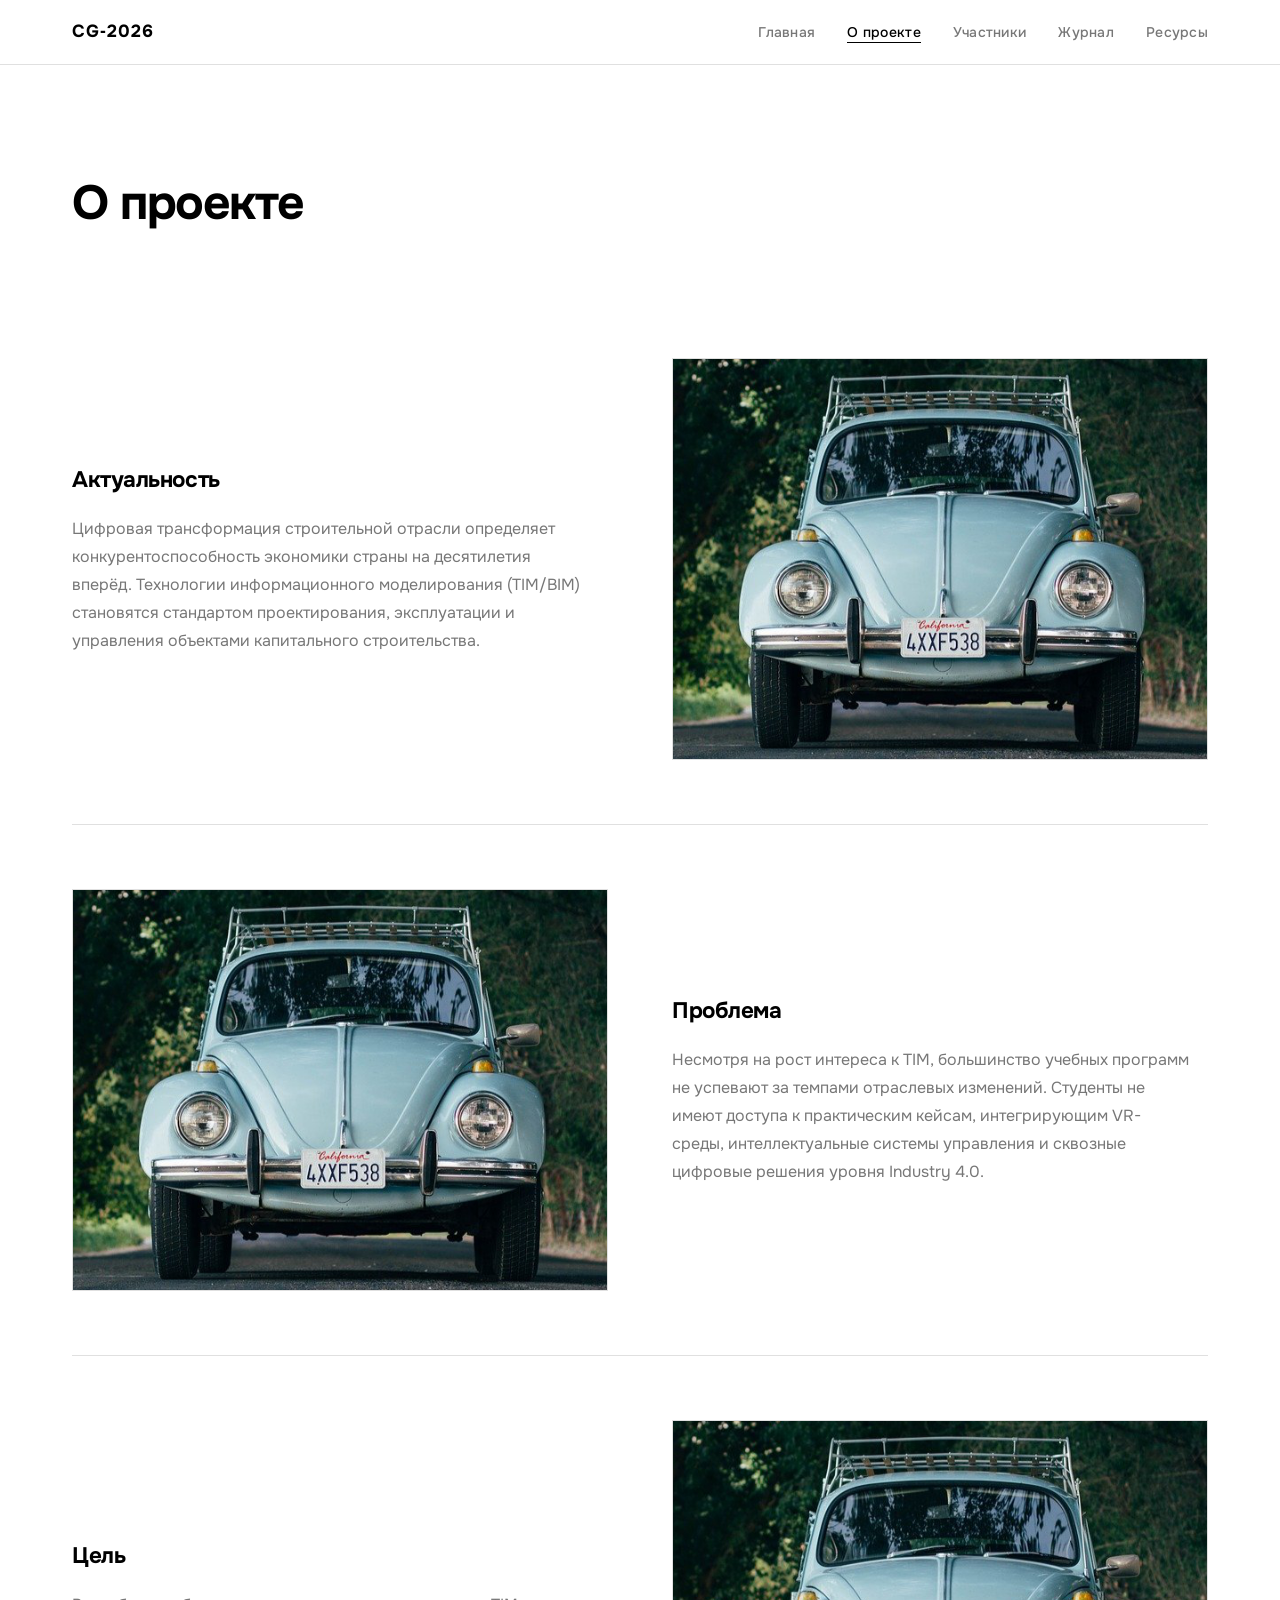
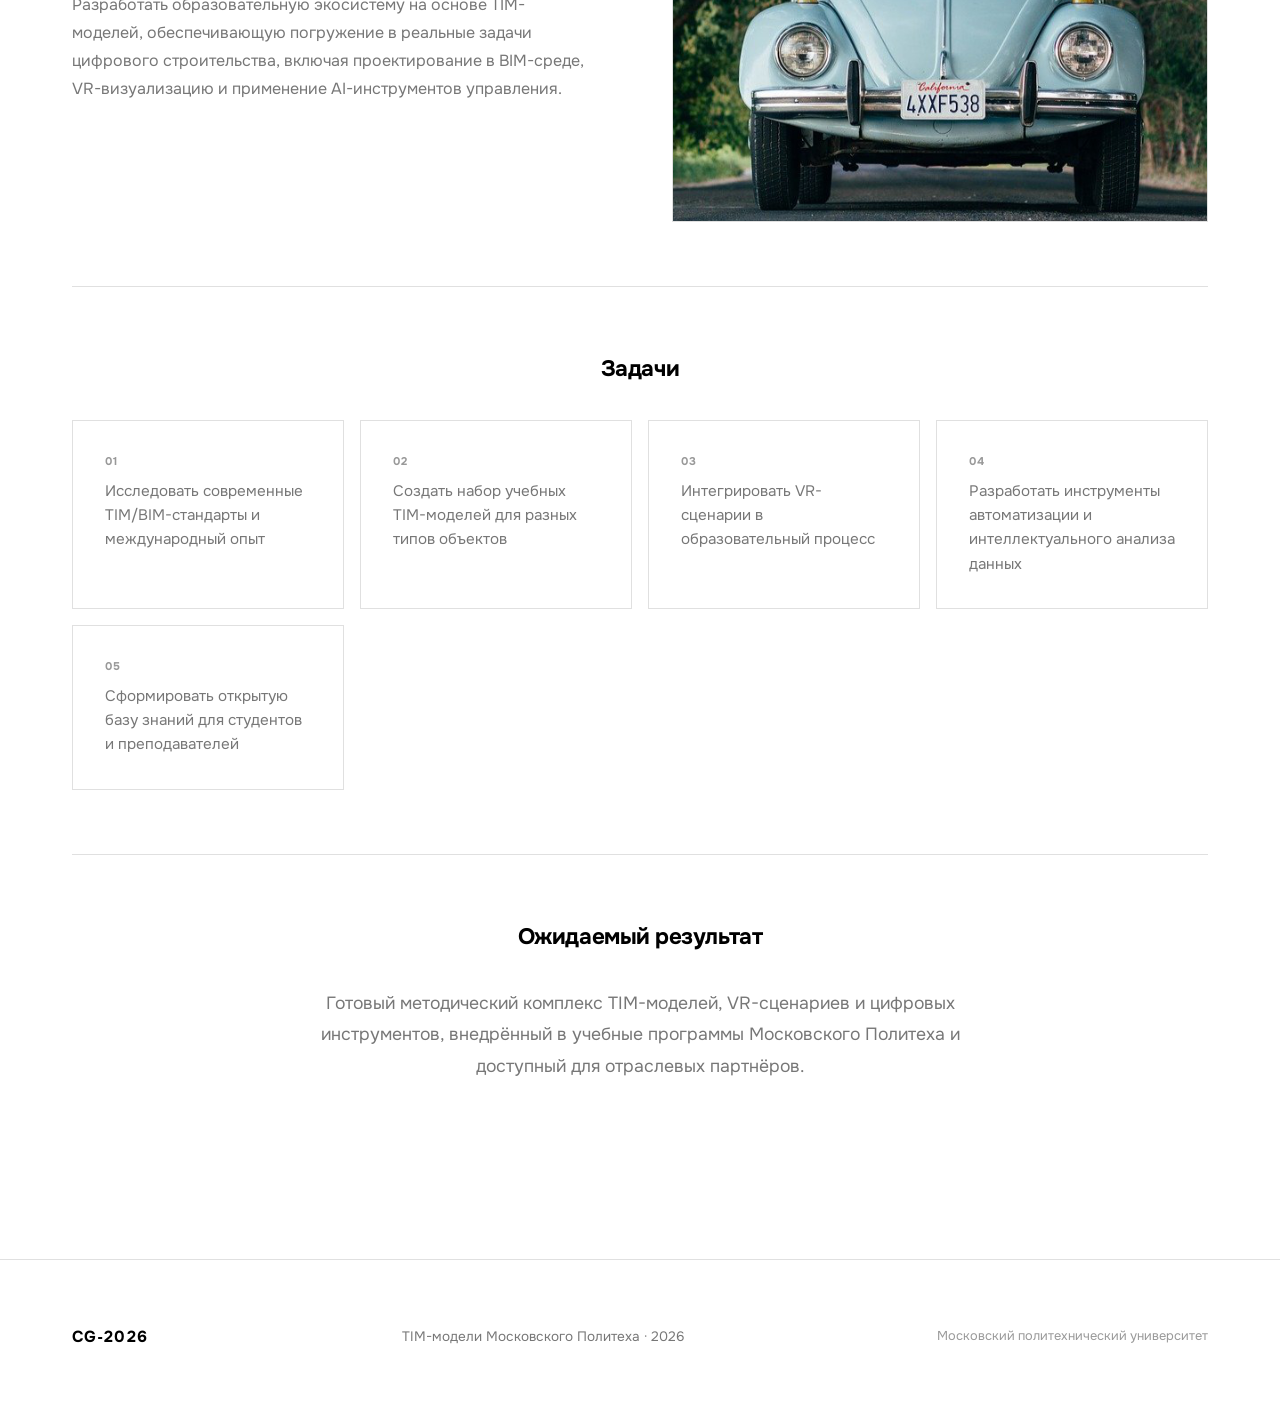
==== site/about.html @ 83b88d8d "Поработала над страницами сайта, добавила рабочие ссылки, оформила страницу с участниками" ====
<!DOCTYPE html>
<html lang="ru">
<head>
  <meta charset="UTF-8" />
  <meta name="viewport" content="width=device-width, initial-scale=1.0" />
  <title>О проекте — CG-2026</title>
  <link rel="stylesheet" href="styles.css" />
</head>
<body>

  <!-- ═══════════════════════════════════════════ HEADER -->
  <header class="site-header">
    <div class="container header-inner">
      <a href="index.html" class="logo">CG‑2026</a>
      <nav class="nav">
        <ul class="nav-list">
          <li><a href="index.html" class="nav-link">Главная</a></li>
          <li><a href="about.html" class="nav-link nav-link--active">О проекте</a></li>
          <li><a href="team.html" class="nav-link">Участники</a></li>
          <li><a href="journal.html" class="nav-link">Журнал</a></li>
          <li><a href="resources.html" class="nav-link">Ресурсы</a></li>
        </ul>
      </nav>
    </div>
  </header>

  <main>

    <!-- ═══════════════════════════════════════════ ABOUT -->
    <section class="section about">
      <div class="container">
        <h2 class="section-title">О проекте</h2>

        <!-- Актуальность -->
        <div class="about-block about-block--text-first">
          <div class="about-text">
            <h3 class="about-heading">Актуальность</h3>
            <p>
              Цифровая трансформация строительной отрасли определяет конкурентоспособность
              экономики страны на десятилетия вперёд. Технологии информационного моделирования
              (TIM/BIM) становятся стандартом проектирования, эксплуатации и управления
              объектами капитального строительства.
            </p>
          </div>
          <div class="about-media">
            <img src="/media/img2.jpg" alt="Актуальность" />
          </div>
        </div>

        <!-- Проблема -->
        <div class="about-block about-block--img-first">
          <div class="about-media">
            <img src="/media/img3.jpg" alt="Проблема" />
          </div>
          <div class="about-text">
            <h3 class="about-heading">Проблема</h3>
            <p>
              Несмотря на рост интереса к TIM, большинство учебных программ не успевают
              за темпами отраслевых изменений. Студенты не имеют доступа к практическим
              кейсам, интегрирующим VR-среды, интеллектуальные системы управления и
              сквозные цифровые решения уровня Industry 4.0.
            </p>
          </div>
        </div>

        <!-- Цель -->
        <div class="about-block about-block--text-first">
          <div class="about-text">
            <h3 class="about-heading">Цель</h3>
            <p>
              Разработать образовательную экосистему на основе TIM-моделей, обеспечивающую
              погружение в реальные задачи цифрового строительства, включая проектирование
              в BIM-среде, VR-визуализацию и применение AI-инструментов управления.
            </p>
          </div>
          <div class="about-media">
            <img src="/media/img4.jpg" alt="Цель" />
          </div>
        </div>

        <!-- Задачи -->
        <div class="about-block about-block--tasks">
          <h3 class="about-heading about-heading--centered">Задачи</h3>
          <ul class="tasks-list">
            <li>Исследовать современные TIM/BIM-стандарты и международный опыт</li>
            <li>Создать набор учебных TIM-моделей для разных типов объектов</li>
            <li>Интегрировать VR-сценарии в образовательный процесс</li>
            <li>Разработать инструменты автоматизации и интеллектуального анализа данных</li>
            <li>Сформировать открытую базу знаний для студентов и преподавателей</li>
          </ul>
        </div>

        <!-- Результат -->
        <div class="about-block about-block--result">
          <h3 class="about-heading about-heading--centered">Ожидаемый результат</h3>
          <p class="result-text">
            Готовый методический комплекс TIM-моделей, VR-сценариев и цифровых инструментов,
            внедрённый в учебные программы Московского Политеха и доступный для отраслевых
            партнёров.
          </p>
        </div>

      </div>
    </section>

  </main>

  <!-- ═══════════════════════════════════════════ FOOTER -->
  <footer class="site-footer">
    <div class="container footer-inner">
      <span class="footer-logo">CG‑2026</span>
      <span class="footer-copy">TIM-модели Московского Политеха · 2026</span>
      <span class="footer-uni">Московский политехнический университет</span>
    </div>
  </footer>

</body>
</html>
---- site/styles.css ----
/* ═══════════════════════════════════════════════════════════
   CG-2026 · TIM-модели Московского Политеха
   styles.css — минимализм с элементами брутализма
   ═══════════════════════════════════════════════════════════ */

/* ── Шрифты ── */
@import url('https://fonts.googleapis.com/css2?family=Onest:wght@300;400;500;600;700&display=swap');

/* ── CSS-переменные ── */
:root {
  --black:   #000000;
  --white:   #ffffff;
  --gray:    #777777;
  --gray-lt: #999999;
  --line:    #e0e0e0;
  --bg:      #ffffff;
  --hover-btn: #333333;

  --font: 'Onest', 'Helvetica Neue', Helvetica, Arial, sans-serif;

  --gap-xs: 0.5rem;
  --gap-s:  1rem;
  --gap-m:  2rem;
  --gap-l:  4rem;
  --gap-xl: 7rem;

  --max-w: 1200px;
  --radius: 0px; /* брутализм — без скруглений */
}

/* ── Сброс и базовые стили ── */
*,
*::before,
*::after {
  box-sizing: border-box;
  margin: 0;
  padding: 0;
}

html {
  scroll-behavior: smooth;
  font-size: 16px;
}

body {
  font-family: var(--font);
  background: var(--bg);
  color: var(--black);
  line-height: 1.65;
  -webkit-font-smoothing: antialiased;
}

img {
  display: block;
  width: 100%;
  height: 100%;
  object-fit: cover;
}

a {
  color: inherit;
  text-decoration: none;
}

ul {
  list-style: none;
}

/* ── Контейнер ── */
.container {
  max-width: var(--max-w);
  margin: 0 auto;
  padding: 0 var(--gap-m);
}

/* ── Кнопки ── */
.btn {
  display: inline-block;
  padding: 0.75rem 2rem;
  background: var(--black);
  color: var(--white);
  font-family: var(--font);
  font-size: 0.9rem;
  font-weight: 500;
  letter-spacing: 0.03em;
  cursor: pointer;
  border: 2px solid var(--black);
  transition: background 0.2s, color 0.2s;
}

.btn:hover {
  background: var(--hover-btn);
  border-color: var(--hover-btn);
}

.btn--outline {
  background: transparent;
  color: var(--black);
}

.btn--outline:hover {
  background: var(--black);
  color: var(--white);
}

/* ── Общие стили секций ── */
.section {
  padding: var(--gap-xl) 0;
}

.section-title {
  font-size: clamp(2rem, 4vw, 3rem);
  font-weight: 700;
  letter-spacing: -0.03em;
  margin-bottom: var(--gap-l);
  line-height: 1.1;
}

.section-intro {
  color: var(--gray);
  font-size: 1.05rem;
  margin-top: calc(var(--gap-l) * -1 + var(--gap-m));
  margin-bottom: var(--gap-l);
  max-width: 640px;
}

/* ════════════════════════════════════════════════
   HEADER
   ════════════════════════════════════════════════ */
.site-header {
  position: sticky;
  top: 0;
  z-index: 100;
  background: var(--white);
  border-bottom: 1px solid var(--line);
}

.header-inner {
  display: flex;
  align-items: center;
  justify-content: space-between;
  height: 64px;
}

.logo {
  font-size: 1.1rem;
  font-weight: 700;
  letter-spacing: 0.06em;
  text-transform: uppercase;
  color: var(--black);
}

.nav-list {
  display: flex;
  gap: var(--gap-m);
}

.nav-link {
  font-size: 0.875rem;
  font-weight: 500;
  color: var(--gray);
  letter-spacing: 0.02em;
  transition: color 0.15s;
}

.nav-link:hover {
  color: var(--black);
}

.nav-link--active {
  color: var(--black);
  border-bottom: 1px solid var(--black);
  padding-bottom: 1px;
}

/* ════════════════════════════════════════════════
   HERO
   ════════════════════════════════════════════════ */
.hero {
  padding: 0;
  min-height: calc(100vh - 64px);
  display: grid;
  grid-template-columns: 1fr 1fr;
  align-items: stretch;
  border-bottom: 1px solid var(--line);
}

.hero-inner {
  display: flex;
  flex-direction: column;
  justify-content: center;
  padding-top: var(--gap-xl);
  padding-bottom: var(--gap-xl);
}

.hero-tag {
  font-size: 0.8rem;
  font-weight: 500;
  text-transform: uppercase;
  letter-spacing: 0.1em;
  color: var(--gray);
  margin-bottom: var(--gap-m);
}

.hero-title {
  font-size: clamp(2.8rem, 5.5vw, 5.5rem);
  font-weight: 700;
  letter-spacing: -0.04em;
  line-height: 1.0;
  margin-bottom: var(--gap-m);
}

.hero-sub {
  font-size: 1.1rem;
  color: var(--gray);
  max-width: 480px;
  margin-bottom: var(--gap-l);
  line-height: 1.7;
}

.hero-visual {
  border-left: 1px solid var(--line);
  overflow: hidden;
  min-height: 420px;
}

.hero-img {
  width: 100%;
  height: 100%;
  object-fit: cover;
  filter: grayscale(20%);
  transition: filter 0.4s;
}

.hero-visual:hover .hero-img {
  filter: grayscale(0%);
}

/* ════════════════════════════════════════════════
   ABOUT
   ════════════════════════════════════════════════ */
.about {
  background: var(--white);
}

.about-block {
  display: grid;
  grid-template-columns: 1fr 1fr;
  gap: var(--gap-l);
  align-items: center;
  padding: var(--gap-l) 0;
  border-bottom: 1px solid var(--line);
}

.about-block:last-child {
  border-bottom: none;
}

.about-block--img-first .about-media {
  order: -1;
}

.about-block--tasks,
.about-block--result {
  display: block;
}

.about-heading {
  font-size: 1.4rem;
  font-weight: 700;
  letter-spacing: -0.02em;
  margin-bottom: var(--gap-s);
}

.about-heading--centered {
  text-align: center;
  margin-bottom: var(--gap-m);
}

.about-text p {
  color: var(--gray);
  font-size: 1rem;
  line-height: 1.75;
  max-width: 520px;
}

.about-media {
  aspect-ratio: 4/3;
  overflow: hidden;
  border: 1px solid var(--line);
}

.about-media img {
  transition: transform 0.4s;
}

.about-media:hover img {
  transform: scale(1.03);
}

/* Задачи */
.tasks-list {
  display: grid;
  grid-template-columns: repeat(auto-fit, minmax(240px, 1fr));
  gap: var(--gap-s);
  counter-reset: tasks;
}

.tasks-list li {
  counter-increment: tasks;
  padding: var(--gap-m);
  border: 1px solid var(--line);
  font-size: 0.95rem;
  line-height: 1.6;
  color: var(--gray);
  position: relative;
  transition: border-color 0.2s, color 0.2s;
}

.tasks-list li::before {
  content: counter(tasks, decimal-leading-zero);
  display: block;
  font-size: 0.7rem;
  font-weight: 700;
  letter-spacing: 0.08em;
  color: var(--gray-lt);
  margin-bottom: var(--gap-xs);
}

.tasks-list li:hover {
  border-color: var(--black);
  color: var(--black);
}

/* Результат */
.result-text {
  text-align: center;
  max-width: 680px;
  margin: 0 auto;
  font-size: 1.1rem;
  color: var(--gray);
  line-height: 1.8;
}

/* ════════════════════════════════════════════════
   TEAM
   ════════════════════════════════════════════════ */
.team {
  background: #fafafa;
  border-top: 1px solid var(--line);
  border-bottom: 1px solid var(--line);
}

/* Куратор */
.curator-block {
  display: flex;
  gap: var(--gap-l);
  align-items: flex-start;
  padding-bottom: var(--gap-l);
  margin-bottom: var(--gap-l);
  border-bottom: 1px solid var(--line);
}

.curator-avatar {
  width: 140px;
  height: 140px;
  flex-shrink: 0;
  border: 1px solid var(--line);
  overflow: hidden;
  background: #eee;
}

.curator-label {
  display: block;
  font-size: 0.75rem;
  font-weight: 600;
  letter-spacing: 0.1em;
  text-transform: uppercase;
  color: var(--gray-lt);
  margin-bottom: var(--gap-xs);
}

.curator-name {
  font-size: 1.5rem;
  font-weight: 700;
  letter-spacing: -0.02em;
  margin-bottom: var(--gap-s);
}

.curator-desc {
  color: var(--gray);
  font-size: 0.95rem;
  line-height: 1.7;
  max-width: 560px;
  margin-bottom: var(--gap-m);
}

.curator-contacts {
  display: flex;
  gap: var(--gap-m);
  flex-wrap: wrap;
}

.contact-link {
  display: flex;
  align-items: center;
  gap: 0.4rem;
  font-size: 0.875rem;
  font-weight: 500;
  color: var(--black);
  border-bottom: 1px solid var(--black);
  padding-bottom: 1px;
  transition: color 0.15s, border-color 0.15s;
}

.contact-link:hover {
  color: var(--gray);
  border-color: var(--gray);
}

.contact-icon {
  font-style: normal;
  font-size: 0.9rem;
}

/* Сетка участников */
.members-grid {
  display: grid;
  grid-template-columns: repeat(5, 1fr);
  gap: 1px;
  border: 1px solid var(--line);
  background: var(--line);
  margin-bottom: var(--gap-l);
}

.member-card {
  background: var(--white);
  padding: var(--gap-m);
  transition: background 0.2s;
}

.member-card:hover {
  background: #f5f5f5;
}

.member-photo {
  width: 64px;
  height: 64px;
  object-fit: cover;
  border: 1px solid var(--line);
  border-radius: 50%;
  margin-bottom: var(--gap-s);
  background: #ddd;
}

.member-name {
  font-size: 0.95rem;
  font-weight: 700;
  margin-bottom: 0.25rem;
  letter-spacing: -0.01em;
}

.member-role {
  display: block;
  font-size: 0.75rem;
  text-transform: uppercase;
  letter-spacing: 0.07em;
  color: var(--gray-lt);
  margin-bottom: var(--gap-xs);
}

.member-contrib {
  font-size: 0.82rem;
  color: var(--gray);
  line-height: 1.5;
}

.members-more {
  text-align: center;
}

/* ════════════════════════════════════════════════
   JOURNAL
   ════════════════════════════════════════════════ */
.journal {
  background: var(--white);
}

.journal-grid {
  display: grid;
  grid-template-columns: repeat(3, 1fr);
  gap: 1px;
  border: 1px solid var(--line);
  background: var(--line);
}

.journal-card {
  background: var(--white);
  padding: var(--gap-l) var(--gap-m);
  display: flex;
  flex-direction: column;
  gap: var(--gap-s);
  transition: background 0.2s;
}

.journal-card:hover {
  background: #fafafa;
}

.journal-meta {
  display: flex;
  align-items: center;
  gap: var(--gap-s);
}

.journal-date {
  font-size: 0.78rem;
  color: var(--gray-lt);
  letter-spacing: 0.03em;
}

.journal-tag {
  font-size: 0.7rem;
  font-weight: 600;
  text-transform: uppercase;
  letter-spacing: 0.08em;
  background: var(--black);
  color: var(--white);
  padding: 0.2rem 0.5rem;
}

.journal-title {
  font-size: 1.15rem;
  font-weight: 700;
  letter-spacing: -0.015em;
  line-height: 1.3;
}

.journal-text {
  font-size: 0.92rem;
  color: var(--gray);
  line-height: 1.7;
  flex: 1;
}

/* ════════════════════════════════════════════════
   RESOURCES
   ════════════════════════════════════════════════ */
.resources {
  background: #fafafa;
  border-top: 1px solid var(--line);
}

.resources-grid {
  display: grid;
  grid-template-columns: repeat(3, 1fr);
  gap: 1px;
  border: 1px solid var(--line);
  background: var(--line);
}

.resource-card {
  background: var(--white);
  padding: var(--gap-m);
  display: flex;
  flex-direction: column;
  gap: var(--gap-xs);
  transition: background 0.2s;
}

.resource-card:hover {
  background: #f5f5f5;
}

.resource-category {
  font-size: 0.7rem;
  font-weight: 700;
  text-transform: uppercase;
  letter-spacing: 0.1em;
  color: var(--gray-lt);
}

.resource-title {
  font-size: 1rem;
  font-weight: 700;
  letter-spacing: -0.01em;
}

.resource-desc {
  font-size: 0.87rem;
  color: var(--gray);
  line-height: 1.6;
  flex: 1;
}

.resource-link {
  font-size: 0.82rem;
  font-weight: 600;
  color: var(--black);
  border-bottom: 1px solid var(--black);
  display: inline-block;
  padding-bottom: 1px;
  margin-top: var(--gap-xs);
  transition: color 0.15s, border-color 0.15s;
}

.resource-link:hover {
  color: var(--gray);
  border-color: var(--gray);
}

/* ════════════════════════════════════════════════
   FOOTER
   ════════════════════════════════════════════════ */
.site-footer {
  border-top: 1px solid var(--line);
  padding: var(--gap-l) 0;
  background: var(--white);
}

.footer-inner {
  display: flex;
  align-items: center;
  justify-content: space-between;
  flex-wrap: wrap;
  gap: var(--gap-s);
}

.footer-logo {
  font-size: 1rem;
  font-weight: 700;
  letter-spacing: 0.08em;
  text-transform: uppercase;
}

.footer-copy {
  font-size: 0.85rem;
  color: var(--gray);
}

.footer-uni {
  font-size: 0.8rem;
  color: var(--gray-lt);
}

/* ════════════════════════════════════════════════
   АДАПТИВНОСТЬ
   ════════════════════════════════════════════════ */

/* — Планшет (до 1024px) — */
@media (max-width: 1024px) {
  .members-grid {
    grid-template-columns: repeat(3, 1fr);
  }

  .hero {
    grid-template-columns: 1fr;
    min-height: auto;
  }

  .hero-visual {
    border-left: none;
    border-top: 1px solid var(--line);
    min-height: 360px;
  }

  .hero-inner {
    padding: var(--gap-l) var(--gap-m);
  }
}

/* — Мобильный (до 768px) — */
@media (max-width: 768px) {
  :root {
    --gap-xl: 4rem;
    --gap-l: 2.5rem;
  }

  .nav-list {
    gap: var(--gap-s);
  }

  .nav-link {
    font-size: 0.8rem;
  }

  .about-block {
    grid-template-columns: 1fr;
  }

  .about-block--img-first .about-media {
    order: 0;
  }

  .curator-block {
    flex-direction: column;
  }

  .members-grid {
    grid-template-columns: repeat(2, 1fr);
  }

  .journal-grid {
    grid-template-columns: 1fr;
  }

  .resources-grid {
    grid-template-columns: 1fr;
  }

  .footer-inner {
    flex-direction: column;
    text-align: center;
  }
}

/* — Маленький мобильный (до 480px) — */
@media (max-width: 480px) {
  .header-inner {
    flex-direction: column;
    height: auto;
    padding: var(--gap-s) var(--gap-m);
    gap: var(--gap-s);
  }

  .nav-list {
    flex-wrap: wrap;
    justify-content: center;
    gap: 0.75rem;
  }

  .hero-title {
    font-size: 2.6rem;
  }

  .section-title {
    font-size: 2rem;
  }

  .members-grid {
    grid-template-columns: 1fr 1fr;
  }

  .tasks-list {
    grid-template-columns: 1fr;
  }
}
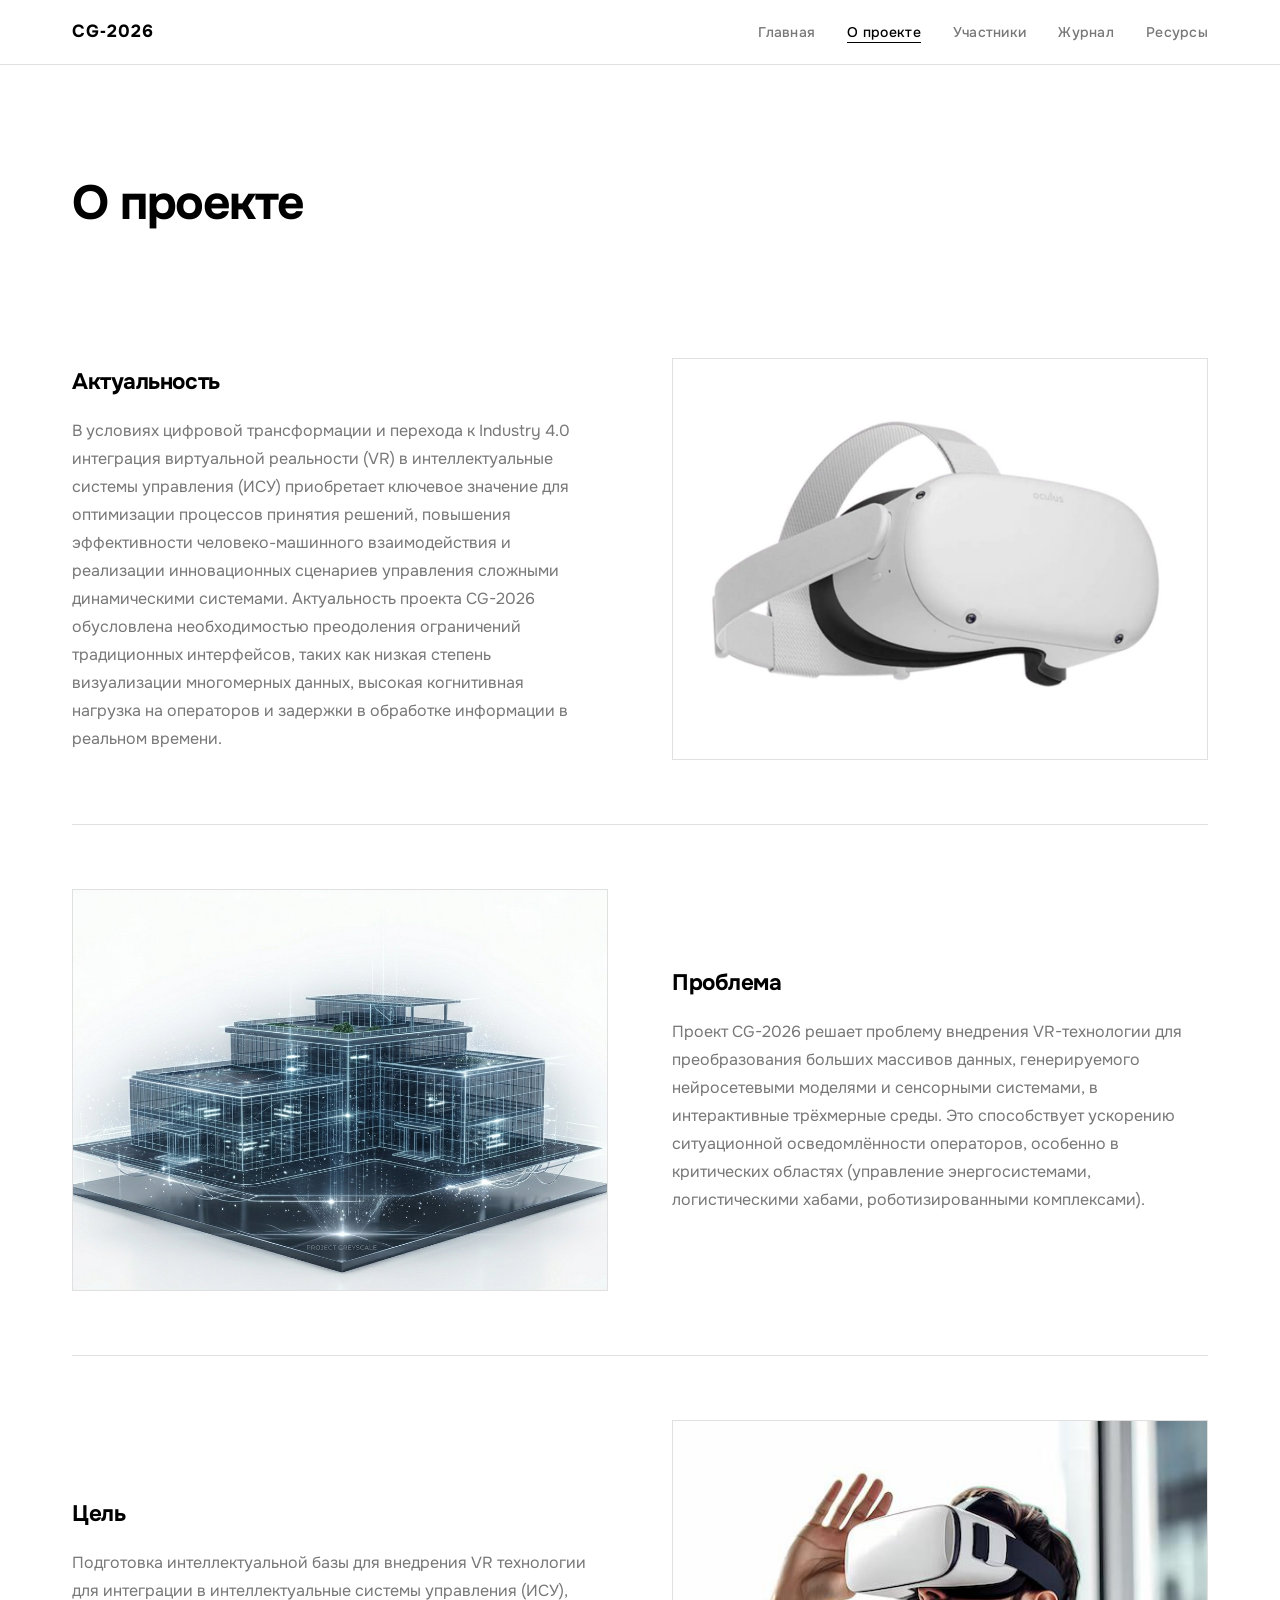
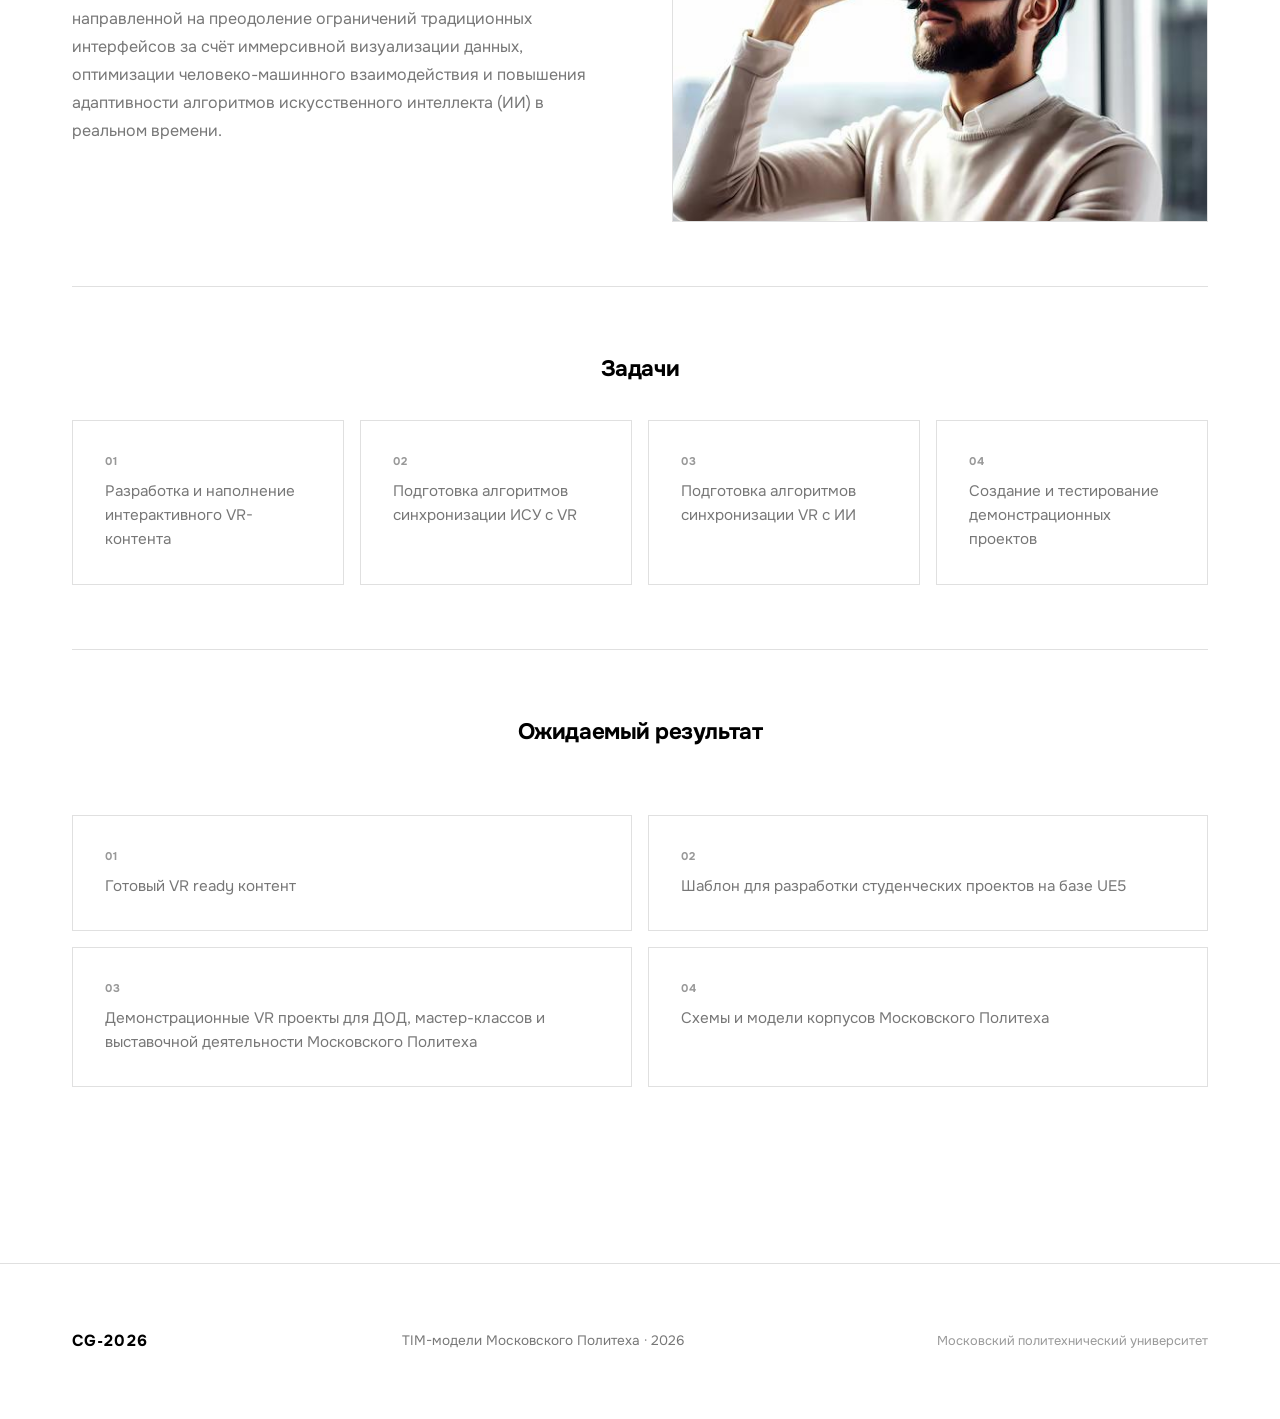
==== commit dec4b4c2: "Изменила фотографии на сайте, указала почту руководителя" ====
--- a/site/about.html
+++ b/site/about.html
@@ -36,10 +36,18 @@
           <div class="about-text">
             <h3 class="about-heading">Актуальность</h3>
             <p>
-              Цифровая трансформация строительной отрасли определяет конкурентоспособность
-              экономики страны на десятилетия вперёд. Технологии информационного моделирования
-              (TIM/BIM) становятся стандартом проектирования, эксплуатации и управления
-              объектами капитального строительства.
+              В условиях цифровой трансформации и перехода к Industry 4.0 
+              интеграция виртуальной реальности (VR) в интеллектуальные 
+              системы управления (ИСУ) приобретает ключевое значение для 
+              оптимизации процессов принятия решений, повышения 
+              эффективности человеко-машинного взаимодействия и 
+              реализации инновационных сценариев управления сложными 
+              динамическими системами. Актуальность проекта CG-2026 
+              обусловлена необходимостью преодоления ограничений 
+              традиционных интерфейсов, таких как низкая степень 
+              визуализации многомерных данных, высокая когнитивная 
+              нагрузка на операторов и задержки в обработке информации в 
+              реальном времени.
             </p>
           </div>
           <div class="about-media">
@@ -55,10 +63,13 @@
           <div class="about-text">
             <h3 class="about-heading">Проблема</h3>
             <p>
-              Несмотря на рост интереса к TIM, большинство учебных программ не успевают
-              за темпами отраслевых изменений. Студенты не имеют доступа к практическим
-              кейсам, интегрирующим VR-среды, интеллектуальные системы управления и
-              сквозные цифровые решения уровня Industry 4.0.
+              Проект CG-2026 решает проблему внедрения VR-технологии для 
+              преобразования больших массивов данных, генерируемого 
+              нейросетевыми моделями и сенсорными системами, в 
+              интерактивные трёхмерные среды. Это способствует ускорению 
+              ситуационной осведомлённости операторов, особенно в 
+              критических областях (управление энергосистемами, 
+              логистическими хабами, роботизированными комплексами).
             </p>
           </div>
         </div>
@@ -68,9 +79,13 @@
           <div class="about-text">
             <h3 class="about-heading">Цель</h3>
             <p>
-              Разработать образовательную экосистему на основе TIM-моделей, обеспечивающую
-              погружение в реальные задачи цифрового строительства, включая проектирование
-              в BIM-среде, VR-визуализацию и применение AI-инструментов управления.
+              Подготовка интеллектуальной базы для внедрения VR технологии 
+              для интеграции в интеллектуальные системы управления (ИСУ), 
+              направленной на преодоление ограничений традиционных 
+              интерфейсов за счёт иммерсивной визуализации данных, 
+              оптимизации человеко-машинного взаимодействия и повышения 
+              адаптивности алгоритмов искусственного интеллекта (ИИ) в 
+              реальном времени.
             </p>
           </div>
           <div class="about-media">
@@ -82,25 +97,36 @@
         <div class="about-block about-block--tasks">
           <h3 class="about-heading about-heading--centered">Задачи</h3>
           <ul class="tasks-list">
-            <li>Исследовать современные TIM/BIM-стандарты и международный опыт</li>
-            <li>Создать набор учебных TIM-моделей для разных типов объектов</li>
-            <li>Интегрировать VR-сценарии в образовательный процесс</li>
-            <li>Разработать инструменты автоматизации и интеллектуального анализа данных</li>
-            <li>Сформировать открытую базу знаний для студентов и преподавателей</li>
+            <li>Разработка и наполнение интерактивного VR-контента</li>
+            <li>Подготовка алгоритмов синхронизации ИСУ с VR </li>
+            <li>Подготовка алгоритмов синхронизации VR с ИИ</li>
+            <li>Создание и тестирование демонстрационных проектов</li>
           </ul>
         </div>
 
         <!-- Результат -->
         <div class="about-block about-block--result">
-          <h3 class="about-heading about-heading--centered">Ожидаемый результат</h3>
-          <p class="result-text">
-            Готовый методический комплекс TIM-моделей, VR-сценариев и цифровых инструментов,
-            внедрённый в учебные программы Московского Политеха и доступный для отраслевых
-            партнёров.
-          </p>
-        </div>
-
-      </div>
+  <h3 class="about-heading about-heading--centered">Ожидаемый результат</h3>
+  
+  <div class="result-grid">
+    <div class="result-card">
+      <span class="result-number">01</span>
+      <p>Готовый VR ready контент</p>
+    </div>
+    <div class="result-card">
+      <span class="result-number">02</span>
+      <p>Шаблон для разработки студенческих проектов на базе UE5</p>
+    </div>
+    <div class="result-card">
+      <span class="result-number">03</span>
+      <p>Демонстрационные VR проекты для ДОД, мастер-классов и выставочной деятельности Московского Политеха</p>
+    </div>
+    <div class="result-card">
+      <span class="result-number">04</span>
+      <p>Схемы и модели корпусов Московского Политеха</p>
+    </div>
+  </div>
+</div>
     </section>
 
   </main>
--- a/site/styles.css
+++ b/site/styles.css
@@ -180,7 +180,7 @@
   padding: 0;
   min-height: calc(100vh - 64px);
   display: grid;
-  grid-template-columns: 1fr 1fr;
+  grid-template-columns: 2fr 1fr;
   align-items: stretch;
   border-bottom: 1px solid var(--line);
 }
@@ -219,21 +219,31 @@
 }
 
 .hero-visual {
-  border-left: 1px solid var(--line);
   overflow: hidden;
   min-height: 420px;
+  display: flex;
+  align-items: center;
+  justify-content: center;
 }
 
 .hero-img {
   width: 100%;
-  height: 100%;
-  object-fit: cover;
+  height: auto;
+  object-fit: contain;
+  max-width: 1000px;
+  max-height: 1000px;
   filter: grayscale(20%);
   transition: filter 0.4s;
 }
 
 .hero-visual:hover .hero-img {
   filter: grayscale(0%);
+}
+
+.hero .btn {
+  width: 33.333%;
+  min-width: 180px;
+  text-align: center;
 }
 
 /* ════════════════════════════════════════════════
@@ -333,13 +343,55 @@
 }
 
 /* Результат */
-.result-text {
-  text-align: center;
-  max-width: 680px;
-  margin: 0 auto;
-  font-size: 1.1rem;
-  color: var(--gray);
-  line-height: 1.8;
+/* Сетка результатов */
+.result-grid {
+  display: grid;
+  grid-template-columns: 1fr 1fr;
+  gap: var(--gap-s);
+  margin-top: var(--gap-l);
+}
+
+/* Карточка */
+.result-card {
+  padding: var(--gap-m);
+  border: 1px solid var(--line);
+  font-size: 0.95rem;
+  line-height: 1.6;
+  color: var(--gray);
+  position: relative;
+  transition: border-color 0.2s, color 0.2s;
+}
+
+/* Номер карточки */
+.result-number {
+  display: block;
+  font-size: 0.7rem;
+  font-weight: 700;
+  letter-spacing: 0.08em;
+  color: var(--gray-lt);
+  margin-bottom: var(--gap-xs);
+  transition: none; /* номер не меняется */
+}
+
+/* Текст карточки */
+.result-card p {
+  margin: 0;
+  font-size: 0.95rem;
+  line-height: 1.6;
+  color: inherit; /* наследует цвет от карточки */
+}
+
+/* При наведении: рамка и текст — чёрные, номер — остаётся серым */
+.result-card:hover {
+  border-color: var(--black);
+  color: var(--black);
+}
+
+/* Адаптив */
+@media (max-width: 640px) {
+  .result-grid {
+    grid-template-columns: 1fr;
+  }
 }
 
 /* ════════════════════════════════════════════════
